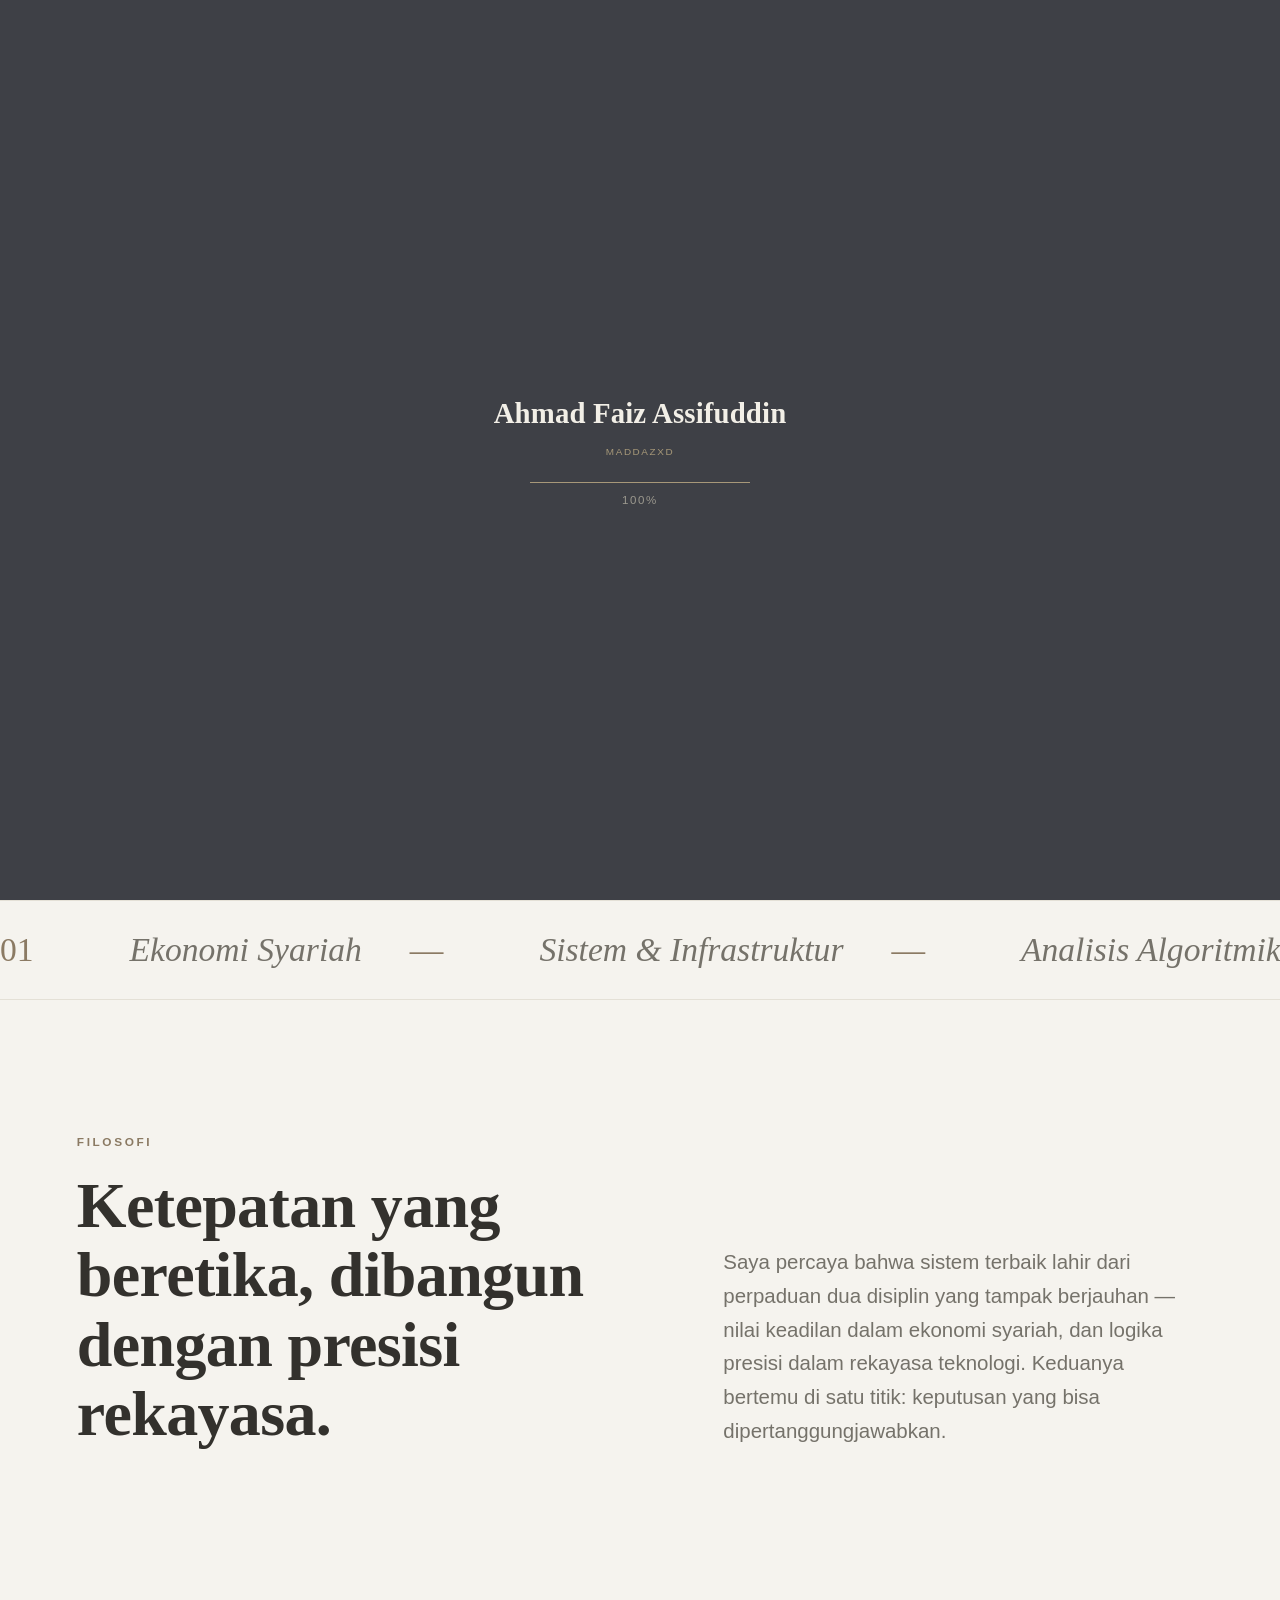
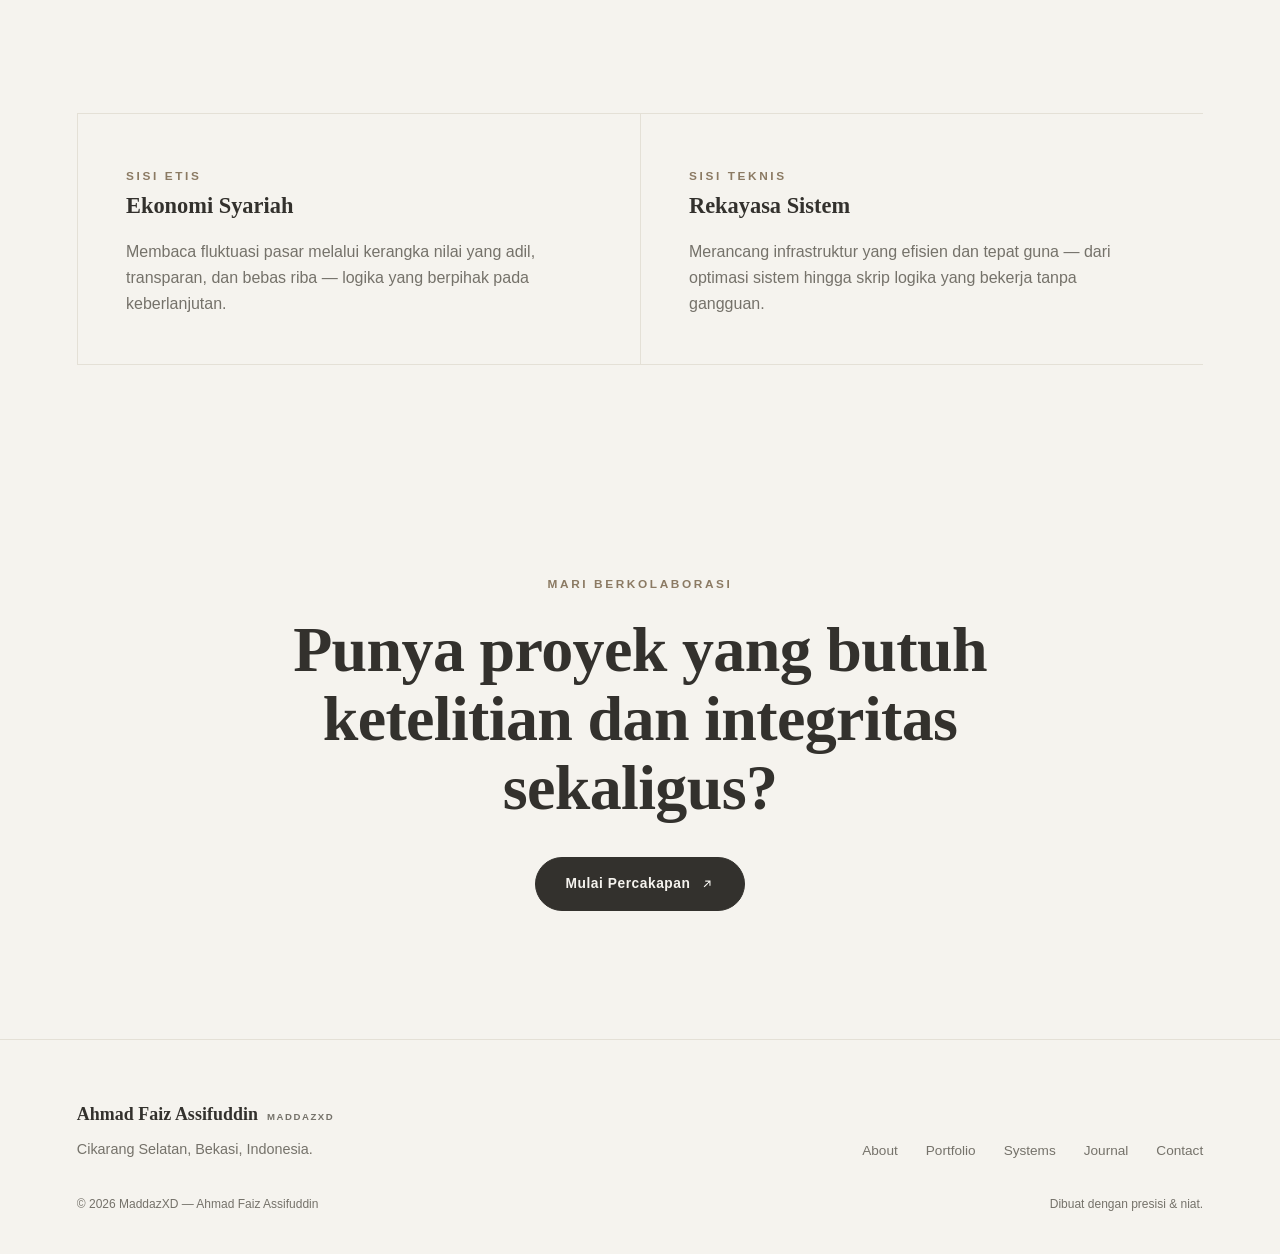
==== index.html @ 7639bdd6 "Add files via upload" ====
<!DOCTYPE html>
<html lang="id">
<head>
<meta charset="UTF-8">
<meta name="viewport" content="width=device-width, initial-scale=1.0">
<title>Ahmad Faiz Assifuddin — The Vision</title>
<meta name="description" content="MaddazXD — Menjembatani etika ekonomi syariah dengan logika teknologi modern.">
<!-- Fonts: system-native stack only, no external network requests (see style.css) -->
<link rel="stylesheet" href="style.css">
</head>
<body>

<div class="grain"></div>
<canvas id="bg-canvas"></canvas>

<div class="preloader">
  <div class="preloader-inner">
    <span class="preloader-logo">Ahmad Faiz Assifuddin</span>
    <span class="preloader-tag">MaddazXD</span>
    <div class="preloader-bar"><span></span></div>
    <span class="preloader-pct">0%</span>
  </div>
</div>
<script>
(function(){
  var preloader = document.querySelector('.preloader');
  if (!preloader) return;
  var bar = preloader.querySelector('.preloader-bar span');
  var pct = preloader.querySelector('.preloader-pct');
  document.documentElement.style.overflow = 'hidden';

  var MIN_DURATION = 1600; // ms — guarantees the loader is visible even on instant/cached loads
  function now(){ return (window.performance && performance.now) ? performance.now() : Date.now(); }
  var start = now();
  var loaded = false;
  window.addEventListener('load', function(){ loaded = true; });
  var raf = window.requestAnimationFrame || function(cb){ return setTimeout(cb, 16); };

  function tick(){
    var t = Math.min((now() - start) / MIN_DURATION, 1);
    var eased = 1 - Math.pow(1 - t, 3);
    var progress = eased * (loaded ? 100 : 94);
    if (loaded && t >= 1) progress = 100;
    if (bar) bar.style.width = progress + '%';
    if (pct) pct.textContent = Math.round(progress) + '%';
    if (progress >= 100){
      setTimeout(function(){
        preloader.classList.add('is-hidden');
        document.documentElement.style.overflow = '';
        setTimeout(function(){
          if (preloader.parentNode) preloader.parentNode.removeChild(preloader);
        }, 750);
      }, 200);
      return;
    }
    raf(tick);
  }
  raf(tick);

  // absolute safety net: never let the loader trap the page for more than 6s
  setTimeout(function(){
    if (preloader.parentNode){
      preloader.classList.add('is-hidden');
      document.documentElement.style.overflow = '';
      setTimeout(function(){ if (preloader.parentNode) preloader.parentNode.removeChild(preloader); }, 750);
    }
  }, 6000);
})();
</script>

<!-- ===================== NAV ===================== -->
<nav class="site-nav">
  <a href="index.html" class="nav-brand">Ahmad Faiz<span class="nav-brand-sub">MaddazXD</span></a>
  <div class="nav-links">
    <a href="index.html" class="is-active">Home</a>
    <a href="about.html">About</a>
    <a href="portfolio.html">Portfolio</a>
    <a href="projects.html">Systems</a>
    <a href="gallery.html">Journal</a>
    <a href="contact.html">Contact</a>
  </div>
  <div class="nav-tools">
    <button type="button" class="icon-btn lang-toggle" aria-label="Switch language"><span class="lang-btn">EN</span></button>
    <button type="button" class="icon-btn theme-toggle" aria-label="Toggle theme">
      <svg class="icon-moon" viewBox="0 0 24 24" stroke-width="1.6"><path d="M20 14.5A8.5 8.5 0 1 1 9.5 4a7 7 0 0 0 10.5 10.5Z"/></svg>
      <svg class="icon-sun" viewBox="0 0 24 24" stroke-width="1.6" style="display:none"><circle cx="12" cy="12" r="4"/><path d="M12 2v2M12 20v2M4.9 4.9l1.4 1.4M17.7 17.7l1.4 1.4M2 12h2M20 12h2M4.9 19.1l1.4-1.4M17.7 6.3l1.4-1.4"/></svg>
    </button>
    <button type="button" class="nav-burger icon-btn" aria-label="Open menu">
      <svg viewBox="0 0 24 24" stroke-width="1.6"><path d="M3 6h18M3 12h18M3 18h18"/></svg>
    </button>
  </div>
</nav>

<div class="mobile-nav">
  <a href="index.html">Home</a>
  <a href="about.html">About</a>
  <a href="portfolio.html">Portfolio</a>
  <a href="projects.html">Systems</a>
  <a href="gallery.html">Journal</a>
  <a href="contact.html">Contact</a>
</div>

<!-- ===================== HERO ===================== -->
<header class="hero wrap hero-centered">
  <div class="hero-eyebrow reveal">
    <span class="dot"></span>
    <span class="t-eyebrow"><span data-lang="id" class="is-active">Ekonomi Syariah × Rekayasa Sistem</span><span data-lang="en">Sharia Economics × Systems Engineering</span></span>
  </div>

  <div class="hero-name">
    <h1 class="t-hero mask"><span>Ahmad Faiz<br>Assifuddin</span></h1>
    <p class="hero-alias reveal">
      <span data-lang="id" class="is-active">dikenal sebagai</span><span data-lang="en">known online as</span>
      <strong>MaddazXD</strong>
    </p>
  </div>

  <p class="hero-type"><span class="type-text"></span><span class="cursor-bar"></span></p>

  <div class="hero-meta reveal">
    <div><span class="n">2006</span><span class="l">Lahir — Cirebon</span></div>
    <div><span class="n">STIES</span><span class="l">KHAS Al Jaelani</span></div>
    <div><span class="n">Cikarang</span><span class="l">Berbasis di Selatan, Bekasi</span></div>
  </div>

  <div class="reveal hero-actions">
    <a href="portfolio.html" class="btn btn-primary">
      <span data-lang="id" class="is-active">Lihat Karya</span><span data-lang="en">View The Work</span>
      <svg viewBox="0 0 24 24" stroke="currentColor" stroke-width="2"><path d="M7 17 17 7M9 7h8v8"/></svg>
    </a>
    <a href="about.html" class="btn btn-ghost">
      <span data-lang="id" class="is-active">Kenali Saya</span><span data-lang="en">The Story</span>
    </a>
  </div>
</header>

<!-- ===================== MARQUEE ===================== -->
<section class="marquee">
  <div class="marquee-track">
    <span>
      <em>01</em>Ekonomi Syariah <em>—</em>Sistem &amp; Infrastruktur <em>—</em>Analisis Algoritmik <em>—</em>Etika Digital
      <em>01</em>Ekonomi Syariah <em>—</em>Sistem &amp; Infrastruktur <em>—</em>Analisis Algoritmik <em>—</em>Etika Digital
    </span>
  </div>
</section>

<!-- ===================== INTRO STATEMENT ===================== -->
<section class="section wrap">
  <div class="about-hero">
    <div>
      <span class="t-eyebrow reveal">Filosofi</span>
      <h2 class="t-h1 reveal" style="margin-top:18px;">
        <span data-lang="id" class="is-active">Ketepatan yang beretika, dibangun dengan presisi rekayasa.</span>
        <span data-lang="en">Ethical precision, engineered with rigor.</span>
      </h2>
    </div>
    <div>
      <p class="t-lead reveal">
        <span data-lang="id" class="is-active">Saya percaya bahwa sistem terbaik lahir dari perpaduan dua disiplin yang tampak berjauhan — nilai keadilan dalam ekonomi syariah, dan logika presisi dalam rekayasa teknologi. Keduanya bertemu di satu titik: keputusan yang bisa dipertanggungjawabkan.</span>
        <span data-lang="en">I believe the strongest systems come from disciplines that seem far apart — the fairness of Sharia economics, and the precision of engineering logic. Both meet at one point: decisions that can be justified.</span>
      </p>
    </div>
  </div>
</section>

<!-- ===================== SIGNATURE STRIP ===================== -->
<section class="section-tight wrap">
  <div class="duality-grid reveal">
    <div class="duality-col tilt">
      <div class="tilt-inner">
        <span class="t-eyebrow">Sisi Etis</span>
        <h3 class="mt-0" style="margin-top:14px;">Ekonomi Syariah</h3>
        <p class="t-body"><span data-lang="id" class="is-active">Membaca fluktuasi pasar melalui kerangka nilai yang adil, transparan, dan bebas riba — logika yang berpihak pada keberlanjutan.</span><span data-lang="en">Reading market fluctuation through a framework that is fair, transparent, and interest-free — logic that favors sustainability.</span></p>
      </div>
    </div>
    <div class="duality-col tilt">
      <div class="tilt-inner">
        <span class="t-eyebrow">Sisi Teknis</span>
        <h3 class="mt-0" style="margin-top:14px;">Rekayasa Sistem</h3>
        <p class="t-body"><span data-lang="id" class="is-active">Merancang infrastruktur yang efisien dan tepat guna — dari optimasi sistem hingga skrip logika yang bekerja tanpa gangguan.</span><span data-lang="en">Designing infrastructure that is efficient and purposeful — from system optimization to logic scripts that run without friction.</span></p>
      </div>
    </div>
  </div>
</section>

<!-- ===================== CTA BAND ===================== -->
<section class="section wrap center">
  <span class="t-eyebrow reveal">Mari Berkolaborasi</span>
  <h2 class="t-h1 reveal" style="margin: 20px auto 34px; max-width:760px;">
    <span data-lang="id" class="is-active">Punya proyek yang butuh ketelitian dan integritas sekaligus?</span>
    <span data-lang="en">Have a project that needs both rigor and integrity?</span>
  </h2>
  <a href="contact.html" class="btn btn-primary reveal">
    <span data-lang="id" class="is-active">Mulai Percakapan</span><span data-lang="en">Start a Conversation</span>
    <svg viewBox="0 0 24 24" stroke="currentColor" stroke-width="2"><path d="M7 17 17 7M9 7h8v8"/></svg>
  </a>
</section>

<!-- ===================== FOOTER ===================== -->
<footer class="site-footer">
  <div class="footer-row">
    <div>
      <span class="nav-brand">Ahmad Faiz Assifuddin<span class="nav-brand-sub">MaddazXD</span></span>
      <p class="muted" style="margin-top:10px; max-width:320px; font-size:.9rem;">
        <span data-lang="id" class="is-active">Cikarang Selatan, Bekasi, Indonesia.</span>
        <span data-lang="en">South Cikarang, Bekasi, Indonesia.</span>
      </p>
    </div>
    <div class="footer-links">
      <a href="about.html">About</a>
      <a href="portfolio.html">Portfolio</a>
      <a href="projects.html">Systems</a>
      <a href="gallery.html">Journal</a>
      <a href="contact.html">Contact</a>
    </div>
  </div>
  <div class="footer-fine">
    <span>© 2026 MaddazXD — Ahmad Faiz Assifuddin</span>
    <span data-lang="id" class="is-active">Dibuat dengan presisi &amp; niat.</span>
    <span data-lang="en">Built with precision &amp; intent.</span>
  </div>
</footer>

<script src="script.js"></script>
</body>
</html>
---- style.css ----
/* ==========================================================================
   AHMAD FAIZ ASSIFUDDIN (MADDAZXD) — PORTFOLIO
   Quiet executive palette. System serif (display) + system sans (body/UI) —
   no external font requests, so a bad connection can never stall the page.
   ========================================================================== */

/* No external fonts are loaded at all — system font stacks only (see
   --f-display / --f-body below). This removes any network dependency that
   could stall page loads or navigation on a poor/unstable connection. */

:root{
  /* ---- palette -------------------------------------------------------- */
  --bg:            #F5F3EE;
  --bg-raised:     #FFFFFF;
  --ink:           #33312D;      /* soft charcoal */
  --ink-soft:      #75726A;      /* warm taupe grey */
  --line:          #E4E0D6;
  --gold:          #8B7A63;      /* muted clay / bronze */
  --gold-soft:     #A79879;
  --navy:          #3E4046;      /* soft graphite slate */
  --navy-soft:     #63666D;

  --bg-rgb: 245,243,238;
  --ink-rgb: 51,49,45;
  --gold-rgb: 139,122,99;
  --navy-rgb: 62,64,70;

  /* ---- type ------------------------------------------------------------ */
  /* Deliberately no external font request (no @import / Google Fonts):
     a hung network shouldn't ever be able to stall page navigation.
     These system stacks still land on a refined serif/sans pairing on
     virtually every device (iOS/macOS: Georgia + SF; Android: Noto Serif +
     Roboto; Windows: Georgia + Segoe UI). */
  --f-display: Georgia, 'Noto Serif', 'Times New Roman', serif;
  --f-body: -apple-system, BlinkMacSystemFont, 'Segoe UI', Roboto, 'Helvetica Neue', Arial, sans-serif;

  /* ---- rhythm ------------------------------------------------------------ */
  --edge: clamp(24px, 6vw, 96px);
  --radius: 2px;
  --ease: cubic-bezier(.16,.84,.24,1);
  --ease-soft: cubic-bezier(.22,.61,.36,1);

  color-scheme: light;
}

html.dark{
  --bg:            #14151A;
  --bg-raised:     #1B1C22;
  --ink:           #EDEAE2;
  --ink-soft:      #A3A099;
  --line:          #2B2C33;
  --gold:          #B7A483;
  --gold-soft:     #CBBCA0;
  --navy:          #C9CDD6;
  --navy-soft:     #9A9EA8;
  --bg-rgb: 20,21,26;
  --ink-rgb: 237,234,226;
  color-scheme: dark;
}

/* ---- reset ---------------------------------------------------------------- */
*,*::before,*::after{ box-sizing: border-box; }
html{ scroll-behavior: auto; }
body{
  margin:0;
  background: var(--bg);
  color: var(--ink);
  font-family: var(--f-body);
  font-weight: 400;
  line-height: 1.6;
  overflow-x: hidden;
  transition: background .6s var(--ease), color .6s var(--ease);
  -webkit-font-smoothing: antialiased;
}
img{ max-width:100%; display:block; }
a{ color: inherit; text-decoration:none; }
ul,ol{ margin:0; padding:0; list-style:none; }
button{ font-family: inherit; background:none; border:none; color:inherit; cursor:pointer; }
input,textarea{ font-family: inherit; }
h1,h2,h3,h4,p{ margin:0; }
svg{ display:block; }

::selection{ background: var(--gold); color: var(--bg-raised); }

:focus-visible{
  outline: 2px solid var(--gold);
  outline-offset: 4px;
}

@media (prefers-reduced-motion: reduce){
  *{ animation-duration: 0.001ms !important; animation-iteration-count: 1 !important; transition-duration: 0.001ms !important; scroll-behavior: auto !important; }
}

/* ---- fluid type scale ------------------------------------------------------ */
.t-hero{ font-family: var(--f-display); font-weight: 600; font-size: clamp(2.6rem, 7vw, 6.2rem); line-height: 1.04; letter-spacing: -0.01em; }
.t-h1{ font-family: var(--f-display); font-weight: 600; font-size: clamp(2.2rem, 5vw, 4.2rem); line-height: 1.08; letter-spacing: -0.01em; }
.t-h2{ font-family: var(--f-display); font-weight: 600; font-size: clamp(1.7rem, 3.2vw, 2.6rem); line-height: 1.15; }
.t-h3{ font-family: var(--f-display); font-weight: 600; font-size: clamp(1.25rem, 2vw, 1.6rem); line-height: 1.25; }
.t-lead{ font-size: clamp(1.05rem, 1.6vw, 1.35rem); color: var(--ink-soft); font-weight: 300; line-height: 1.65; }
.t-eyebrow{ font-family: var(--f-body); font-size: .74rem; font-weight: 600; letter-spacing: .22em; text-transform: uppercase; color: var(--gold); }
.t-body{ font-size: 1rem; color: var(--ink-soft); }
.t-mono{ font-family: var(--f-body); font-variant-numeric: tabular-nums; letter-spacing: .04em; }

/* ---- layout ---------------------------------------------------------------- */
.wrap{ max-width: 1360px; margin: 0 auto; padding-left: var(--edge); padding-right: var(--edge); }
.section{ position: relative; padding-top: clamp(72px, 10vw, 160px); padding-bottom: clamp(72px, 10vw, 160px); }
.section-tight{ padding-top: clamp(40px,6vw,80px); padding-bottom: clamp(40px,6vw,80px); }
.divider{ height:1px; width:100%; background: var(--line); border:none; margin: 0; }
.grain{ position:fixed; inset:0; pointer-events:none; z-index: 2; opacity:.035; mix-blend-mode: multiply; background-image:url("data:image/svg+xml,%3Csvg xmlns='http://www.w3.org/2000/svg' width='120' height='120'%3E%3Cfilter id='n'%3E%3CfeTurbulence type='fractalNoise' baseFrequency='0.9' numOctaves='2' stitchTiles='stitch'/%3E%3C/filter%3E%3Crect width='100%25' height='100%25' filter='url(%23n)'/%3E%3C/svg%3E"); }
html.dark .grain{ opacity:.05; mix-blend-mode: overlay; }

/* ==========================================================================
   BACKGROUND CANVAS (slow fluid gradient)
   ========================================================================== */
#bg-canvas{ position: fixed; inset:0; width:100%; height:100%; z-index:0; opacity:.55; }
html.dark #bg-canvas{ opacity:.75; }

/* ==========================================================================
   CURSOR
   ========================================================================== */
.cursor-dot, .cursor-ring{
  position: fixed; top:0; left:0; pointer-events:none; z-index: 9999;
  border-radius:50%;
  transform: translate(-50%,-50%);
  will-change: transform, width, height, opacity;
}
.cursor-dot{ width:6px; height:6px; background: var(--gold); }
.cursor-ring{
  width:36px; height:36px; border:1px solid rgba(var(--ink-rgb),.55);
  transition: width .28s var(--ease-soft), height .28s var(--ease-soft), border-color .28s var(--ease-soft), background .28s var(--ease-soft), opacity .28s;
  mix-blend-mode: difference;
}
.cursor-ring.is-text{ width:84px; height:84px; background: var(--gold); border-color: transparent; }
.cursor-ring.is-link{ width:64px; height:64px; background: rgba(var(--ink-rgb), 1); border-color: transparent; }
@media (hover:none), (pointer:coarse){
  .cursor-dot, .cursor-ring{ display:none; }
}

/* ==========================================================================
   INITIAL PRELOADER — shown once, only on the entry page (index.html),
   while the site's fonts/canvas/assets settle in. Regular internal
   navigation is instant and never shows this.
   ========================================================================== */
.preloader{
  position: fixed; inset:0; z-index: 10000;
  background: var(--navy);
  display:flex; align-items:center; justify-content:center;
  transition: opacity .7s var(--ease), visibility .7s var(--ease);
}
.preloader.is-hidden{ opacity:0; visibility:hidden; pointer-events:none; }
.preloader-inner{ display:flex; flex-direction:column; align-items:center; gap:8px; }
.preloader-logo{
  font-family: var(--f-display); font-weight:600;
  font-size: clamp(1.3rem,2.6vw,1.8rem); color:#F2EFE7; letter-spacing:.005em;
}
.preloader-tag{ font-family: var(--f-body); font-size:.62rem; letter-spacing:.16em; text-transform:uppercase; color: var(--gold-soft); margin-bottom:14px; }
.preloader-bar{ width: clamp(160px,22vw,220px); height:1px; background: rgba(242,239,231,.16); overflow:hidden; }
.preloader-bar span{ display:block; height:100%; width:0%; background: var(--gold-soft); transition: width .15s linear; }
.preloader-pct{ font-family: var(--f-body); font-size:.72rem; letter-spacing:.14em; color:#9B988E; }

/* ==========================================================================
   NAVIGATION
   ========================================================================== */
.site-nav{
  position: fixed; top:0; left:0; right:0; z-index: 500;
  display:flex; align-items:center; justify-content:space-between;
  padding: 22px var(--edge);
  transition: background .5s var(--ease), border-color .5s var(--ease), padding .4s var(--ease);
  border-bottom: 1px solid transparent;
}
.site-nav.is-scrolled, .site-nav.force-glass{
  background: rgba(var(--bg-rgb), .82);
  backdrop-filter: blur(14px) saturate(140%);
  border-bottom-color: var(--line);
  padding-top: 14px; padding-bottom: 14px;
}
.nav-brand{ font-family: var(--f-display); font-weight:600; font-size: 1.12rem; letter-spacing: .003em; display:inline-flex; align-items:baseline; gap:9px; flex-wrap:wrap; }
.nav-brand-sub{
  font-family: var(--f-body); font-weight:600; font-size:.6rem; letter-spacing:.16em;
  text-transform: uppercase; color: var(--ink-soft); white-space:nowrap;
}
.nav-links{ display:flex; gap: clamp(18px,3vw,42px); align-items:center; }
.nav-links a{
  position: relative; font-size:.86rem; font-weight:500; letter-spacing:.03em;
  padding: 4px 0; color: var(--ink-soft);
}
.nav-links a::after{
  content:''; position:absolute; left:0; bottom:0; width:0; height:1px; background: var(--gold);
  transition: width .35s var(--ease);
}
.nav-links a:hover, .nav-links a.is-active{ color: var(--ink); }
.nav-links a:hover::after, .nav-links a.is-active::after{ width:100%; }
.nav-tools{ display:flex; align-items:center; gap:14px; }
.icon-btn{
  width:38px; height:38px; border-radius:50%; border:1px solid var(--line);
  display:flex; align-items:center; justify-content:center;
  transition: border-color .3s, background .3s, transform .3s var(--ease);
}
.icon-btn:hover{ border-color: var(--gold); transform: translateY(-2px); }
.icon-btn svg{ width:16px; height:16px; stroke: var(--ink); fill:none; }
.lang-btn{ font-size:.72rem; font-weight:700; letter-spacing:.05em; }
.nav-burger{ display:none; }

.mobile-nav{
  position: fixed; inset:0; z-index:400;
  background: rgba(12, 22, 41, .62);
  backdrop-filter: blur(22px) saturate(160%);
  -webkit-backdrop-filter: blur(22px) saturate(160%);
  display:flex; flex-direction:column; align-items:center; justify-content:center; gap:28px;
  transform: translateY(-100%); opacity:0;
  transition: transform .55s var(--ease), opacity .5s var(--ease);
}
.mobile-nav.is-open{ transform: translateY(0); opacity:1; }
.mobile-nav a{
  font-family: var(--f-display); font-size:2rem; color:#F2EFE7;
  opacity:0; transform: translateY(14px);
  transition: opacity .5s var(--ease), transform .5s var(--ease);
}
.mobile-nav.is-open a{ opacity:1; transform: translateY(0); }
.mobile-nav.is-open a:nth-child(1){ transition-delay: .08s; }
.mobile-nav.is-open a:nth-child(2){ transition-delay: .14s; }
.mobile-nav.is-open a:nth-child(3){ transition-delay: .20s; }
.mobile-nav.is-open a:nth-child(4){ transition-delay: .26s; }
.mobile-nav.is-open a:nth-child(5){ transition-delay: .32s; }
.mobile-nav.is-open a:nth-child(6){ transition-delay: .38s; }
.mobile-nav a:hover{ color: var(--gold-soft); }

/* Keep the top bar (brand + icon buttons) legible over the dark, blurred
   full-screen menu: switch it to light-on-glass while the menu is open. */
.site-nav.menu-open{
  background: rgba(12, 22, 41, .5);
  backdrop-filter: blur(18px) saturate(160%);
  -webkit-backdrop-filter: blur(18px) saturate(160%);
  border-bottom-color: transparent;
}
.site-nav.menu-open .nav-brand{ color:#F2EFE7; }
.site-nav.menu-open .nav-brand-sub{ color: rgba(242,239,231,.62); }
.site-nav.menu-open .icon-btn{ border-color: rgba(247,245,238,.35); }
.site-nav.menu-open .icon-btn:hover{ border-color: var(--gold-soft); }
.site-nav.menu-open .icon-btn svg{ stroke:#F7F5EE; }
.site-nav.menu-open .lang-btn{ color:#F2EFE7; }
.site-nav.menu-open .nav-burger{ position:relative; }
.site-nav.menu-open .nav-burger svg{ display:none; }
.site-nav.menu-open .nav-burger::before,
.site-nav.menu-open .nav-burger::after{
  content:''; position:absolute; left:10px; width:16px; height:1.4px; background:#F2EFE7;
  transition: transform .3s var(--ease);
}
.site-nav.menu-open .nav-burger::before{ transform: rotate(45deg); }
.site-nav.menu-open .nav-burger::after{ transform: rotate(-45deg); }

@media (max-width: 860px){
  .nav-links{ display:none; }
  .nav-burger{ display:flex; }
}

/* ==========================================================================
   BUTTONS
   ========================================================================== */
.btn{
  display:inline-flex; align-items:center; gap:10px;
  font-size:.86rem; font-weight:600; letter-spacing:.04em;
  padding: 15px 30px; border-radius: 999px; border:1px solid var(--ink);
  position: relative; overflow:hidden; z-index:1;
}
.btn-primary{ background: var(--ink); color: var(--bg); }
.btn-primary::before{
  content:''; position:absolute; inset:0; background: var(--gold); z-index:-1;
  transform: translateX(-101%); transition: transform .45s var(--ease);
}
.btn-primary:hover::before{ transform: translateX(0); }
.btn-primary:hover{ border-color: var(--gold); color: var(--navy); }
.btn-ghost{ border-color: var(--line); color: var(--ink); }
.btn-ghost:hover{ border-color: var(--gold); color: var(--gold); }
.btn svg{ width:14px; height:14px; transition: transform .35s var(--ease); }
.btn:hover svg{ transform: translate(3px,-3px); }

/* ==========================================================================
   REVEAL / MASK ANIMATIONS
   ========================================================================== */
.reveal{ opacity:0; transform: translateY(28px); transition: opacity .9s var(--ease), transform .9s var(--ease); }
.reveal.is-visible{ opacity:1; transform: translateY(0); }

.mask{ overflow:hidden; display:block; }
.mask > *{ display:block; transform: translateY(110%); transition: transform .95s var(--ease); }
.mask.is-visible > *{ transform: translateY(0); }

.stagger > *{ transition-delay: calc(var(--i, 0) * 90ms); }

/* ==========================================================================
   HERO (index)
   ========================================================================== */
.hero{ min-height: 100svh; display:flex; flex-direction:column; justify-content:center; position:relative; padding-top: 110px; padding-bottom: 80px; }
.hero-centered{ align-items:center; text-align:center; }
.hero-centered .hero-eyebrow{ justify-content:center; }
.hero-centered .hero-type{ margin-left:auto; margin-right:auto; }
.hero-centered .hero-meta{ justify-content:center; }
.hero-eyebrow{ display:flex; align-items:center; gap:12px; margin-bottom: 26px; }
.hero-eyebrow .dot{ width:7px; height:7px; border-radius:50%; background: var(--gold); animation: pulse 2.4s ease-in-out infinite; }
@keyframes pulse{ 0%,100%{ opacity:1; transform:scale(1);} 50%{ opacity:.4; transform:scale(1.3);} }
.hero-name{ position:relative; }
.hero-name .t-hero{ display:block; }
.hero-name .t-hero i{ font-style: italic; color: var(--gold); }
.hero-alias{ margin-top: 22px; font-size:.95rem; letter-spacing:.02em; color: var(--ink-soft); }
.hero-alias strong{ font-family: var(--f-display); font-style: italic; font-weight:600; color: var(--gold); margin-left:7px; }
.hero-type{
  margin-top: 30px; font-family: var(--f-body); font-weight:300;
  font-size: clamp(1.05rem, 2vw, 1.5rem); color: var(--ink-soft); max-width: 640px;
  min-height: 1.6em;
}
.hero-type .cursor-bar{ display:inline-block; width:2px; height:1em; background: var(--gold); margin-left:2px; vertical-align:-2px; animation: blink 1s steps(1) infinite; }
@keyframes blink{ 50%{ opacity:0; } }
.hero-meta{ margin-top: 64px; display:flex; gap: clamp(30px,5vw,80px); flex-wrap:wrap; }
.hero-meta div span{ display:block; }
.hero-meta .n{ font-family: var(--f-display); font-size: 1.6rem; color: var(--gold); }
.hero-meta .l{ font-size:.75rem; text-transform:uppercase; letter-spacing:.12em; color: var(--ink-soft); margin-top:4px; }
.hero-actions{ margin-top:56px; display:flex; gap:18px; flex-wrap:wrap; justify-content:center; }

/* ==========================================================================
   MARQUEE
   ========================================================================== */
.marquee{ overflow:hidden; border-top:1px solid var(--line); border-bottom:1px solid var(--line); padding: 22px 0; }
.marquee-track{ display:flex; gap: 3rem; white-space:nowrap; width:max-content; animation: marquee 34s linear infinite; }
.marquee:hover .marquee-track{ animation-play-state: paused; }
.marquee-track span{ font-family: var(--f-display); font-style:italic; font-size: clamp(1.2rem,3vw,2.1rem); color: var(--ink-soft); display:flex; align-items:center; gap: 3rem; }
.marquee-track span em{ font-style:normal; color: var(--gold); margin-right:3rem; }
@keyframes marquee{ from{ transform: translateX(0);} to{ transform: translateX(-50%);} }

/* ==========================================================================
   CARDS / TILT
   ========================================================================== */
.tilt{ transform-style: preserve-3d; transition: transform .25s var(--ease-soft); will-change: transform; }
.tilt-inner{ transform: translateZ(28px); }

.card{
  background: var(--bg-raised); border:1px solid var(--line); border-radius: var(--radius);
  padding: clamp(24px,3vw,40px); position:relative; overflow:hidden;
}

.bento-item[data-project]:focus-visible{ outline: 2px solid var(--gold); outline-offset: 3px; }

.project-modal{
  position: fixed; inset:0; z-index: 7200;
  background: rgba(12,15,20,.6);
  backdrop-filter: blur(10px) saturate(140%);
  -webkit-backdrop-filter: blur(10px) saturate(140%);
  display:flex; align-items:center; justify-content:center; padding: 24px;
  opacity:0; pointer-events:none; transition: opacity .35s var(--ease);
}
.project-modal.is-open{ opacity:1; pointer-events:auto; }
.project-modal-card{
  position: relative; width: min(640px, 100%); max-height: min(80vh, 720px);
  background: var(--bg-raised); border:1px solid var(--line); border-radius: var(--radius);
  transform: translateY(18px) scale(.98); transition: transform .4s var(--ease);
  display:flex; flex-direction:column; overflow:hidden;
}
.project-modal.is-open .project-modal-card{ transform: translateY(0) scale(1); }
.project-modal-close{
  position:absolute; top:18px; right:18px; z-index:2;
  width:36px; height:36px; border-radius:50%; border:1px solid var(--line);
  display:flex; align-items:center; justify-content:center; background: var(--bg-raised);
  font-size:.95rem; color: var(--ink-soft); transition: border-color .3s, color .3s, transform .3s var(--ease);
}
.project-modal-close:hover{ border-color: var(--gold); color: var(--gold); transform: rotate(90deg); }
.project-modal-body{
  padding: clamp(30px,5vw,52px); overflow-y: auto;
  scrollbar-width: thin; scrollbar-color: var(--gold) transparent;
}
.project-modal-body::-webkit-scrollbar{ width:6px; }
.project-modal-body::-webkit-scrollbar-thumb{ background: var(--gold-soft); border-radius:99px; }
.project-modal-body .b-tag{ font-size:.72rem; letter-spacing:.14em; text-transform:uppercase; color: var(--gold); }
.project-modal-body h3{ font-family: var(--f-display); font-size: clamp(1.4rem,3vw,1.9rem); margin-top:12px; }
.project-modal-body p{ margin-top:18px; color: var(--ink-soft); line-height:1.75; }
.project-modal-body .proj-tags{ margin-top:24px; }

/* ==========================================================================
   FOOTER
   ========================================================================== */
.site-footer{ padding: 60px var(--edge) 40px; border-top:1px solid var(--line); }
.footer-row{ display:flex; justify-content:space-between; align-items:flex-end; flex-wrap:wrap; gap:24px; }
.footer-links{ display:flex; gap: 28px; flex-wrap:wrap; }
.footer-links a{ font-size:.85rem; color: var(--ink-soft); }
.footer-links a:hover{ color: var(--gold); }
.footer-fine{ margin-top: 34px; display:flex; justify-content:space-between; flex-wrap:wrap; gap:10px; font-size:.75rem; color: var(--ink-soft); }

/* ==========================================================================
   TOAST
   ========================================================================== */
.toast-stack{ position: fixed; top: 20px; left:50%; transform: translateX(-50%); z-index: 8000; display:flex; flex-direction:column; gap:10px; align-items:center; }
.toast{
  background: var(--navy); color:#F3F1EA; padding: 14px 24px; border-radius: 999px;
  font-size:.85rem; font-weight:500; display:flex; align-items:center; gap:10px;
  box-shadow: 0 12px 34px rgba(0,0,0,.22);
  opacity:0; transform: translateY(-16px) scale(.94);
  animation: toastIn .5s var(--ease) forwards;
}
.toast.out{ animation: toastOut .4s var(--ease) forwards; }
.toast .dot{ width:6px; height:6px; border-radius:50%; background: var(--gold-soft); }
@keyframes toastIn{ to{ opacity:1; transform: translateY(0) scale(1);} }
@keyframes toastOut{ to{ opacity:0; transform: translateY(-10px) scale(.96);} }

/* ==========================================================================
   FORMS
   ========================================================================== */
.field{ position:relative; margin-bottom: 30px; }
.field input, .field textarea{
  width:100%; background:transparent; border:none; border-bottom:1px solid var(--line);
  padding: 12px 2px; font-size:1rem; color: var(--ink); resize:vertical;
}
.field input:focus, .field textarea:focus{ outline:none; }
.field label{
  position:absolute; left:2px; top:12px; color: var(--ink-soft); font-size:1rem;
  pointer-events:none; transition: transform .3s var(--ease), font-size .3s var(--ease), color .3s var(--ease);
  transform-origin: left top;
}
.field .bar{ position:absolute; left:0; bottom:0; height:1px; width:0; background: var(--gold); transition: width .4s var(--ease); }
.field.is-active .bar, .field.has-value .bar{ width:100%; }
.field.is-active label, .field.has-value label{ transform: translateY(-22px) scale(.78); color: var(--gold); }
.field .err{ font-size:.75rem; color:#A8503F; margin-top:6px; min-height: 1em; }

/* ==========================================================================
   TIMELINE (about.html)
   ========================================================================== */
.timeline{ position:relative; margin-top: 60px; padding-left: 40px; }
.timeline::before{ content:''; position:absolute; left:6px; top:6px; bottom:6px; width:1px; background: var(--line); }
.timeline .tl-progress{ position:absolute; left:6px; top:6px; width:1px; height:0; background: var(--gold); transition: height .3s linear; }
.tl-item{ position:relative; padding-bottom: 56px; }
.tl-item:last-child{ padding-bottom:0; }
.tl-dot{ position:absolute; left:-40px; top:4px; width:13px; height:13px; border-radius:50%; background: var(--bg); border:1px solid var(--ink-soft); transition: border-color .4s, background .4s; }
.tl-item.is-visible .tl-dot{ border-color: var(--gold); background: var(--gold); }
.tl-year{ font-family: var(--f-body); font-size:.78rem; letter-spacing:.1em; color: var(--gold); font-weight:700; }
.tl-title{ font-family: var(--f-display); font-size: clamp(1.15rem,2vw,1.5rem); margin-top:6px; }
.tl-desc{ margin-top:8px; max-width: 620px; color: var(--ink-soft); font-size:.95rem; }

/* ==========================================================================
   BENTO (portfolio.html)
   ========================================================================== */
.bento{ display:grid; grid-template-columns: repeat(6, 1fr); gap: 20px; margin-top: 56px; }
.bento-item{ grid-column: span 3; min-height: 340px; }
.bento-item.wide{ grid-column: span 4; }
.bento-item.narrow{ grid-column: span 2; }
.bento-item.tall{ min-height: 460px; }
@media (max-width: 900px){ .bento-item, .bento-item.wide, .bento-item.narrow{ grid-column: span 6; min-height: 300px; } }

.bento-item{
  position:relative; border-radius: var(--radius); overflow:hidden; border:1px solid var(--line);
  background: linear-gradient(155deg, var(--bg-raised), var(--bg));
  display:flex; flex-direction:column; justify-content:flex-end; padding: 28px;
}
.bento-item .b-tag{ font-size:.7rem; letter-spacing:.14em; text-transform:uppercase; color: var(--gold); margin-bottom:10px; }
.bento-item h3{ font-family: var(--f-display); font-size: clamp(1.2rem, 2vw, 1.7rem); }
.bento-item p{ margin-top:10px; color: var(--ink-soft); font-size:.9rem; max-width: 46ch; }
.bento-item .b-glyph{
  position:absolute; top:24px; right:28px; font-family: var(--f-display); font-style:italic;
  font-size:3.4rem; color: rgba(var(--gold-rgb), .16); pointer-events:none;
}
.bento-item::after{
  content:''; position:absolute; inset:0; background: radial-gradient(circle at var(--mx,50%) var(--my,50%), rgba(var(--gold-rgb),.10), transparent 55%);
  opacity:0; transition: opacity .4s;
}
.bento-item:hover::after{ opacity:1; }

/* ==========================================================================
   PROJECTS (projects.html)
   ========================================================================== */
.proj-list{ margin-top: 40px; }
.proj-row{
  display:grid; grid-template-columns: 56px 1fr; gap: 32px; padding: 44px 0; border-top:1px solid var(--line);
  align-items:start;
}
.proj-list .proj-row:last-child{ border-bottom:1px solid var(--line); }
.proj-num{ font-family: var(--f-display); font-style:italic; font-size:1.1rem; color: var(--gold); }
.proj-head{ display:flex; align-items:baseline; gap:18px; margin-bottom:14px; flex-wrap:wrap; }
.proj-tags{ display:flex; gap:8px; flex-wrap:wrap; margin-top:18px; }
.proj-tags span{ font-size:.72rem; letter-spacing:.05em; border:1px solid var(--line); border-radius:999px; padding: 5px 13px; color: var(--ink-soft); }
@media (max-width: 760px){ .proj-row{ grid-template-columns: 1fr; gap:14px; } }

/* ==========================================================================
   GALLERY (masonry + lightbox)
   ========================================================================== */
.masonry{ column-count: 3; column-gap: 20px; margin-top: 50px; }
.masonry figure{ break-inside: avoid; margin: 0 0 20px; border-radius: var(--radius); overflow:hidden; position:relative; cursor: pointer; background: var(--line); }
.masonry img{ width:100%; display:block; transition: transform .7s var(--ease); }
.masonry figure:hover img{ transform: scale(1.06); }
.masonry figcaption{
  position:absolute; left:0; right:0; bottom:0; padding: 16px;
  background: linear-gradient(to top, rgba(18,33,61,.82), transparent);
  color:#F3F1EA; font-size:.78rem; letter-spacing:.03em;
  opacity:0; transform: translateY(8px); transition: opacity .35s, transform .35s;
}
.masonry figure:hover figcaption{ opacity:1; transform: translateY(0); }
@media (max-width: 900px){ .masonry{ column-count:2; } }
@media (max-width: 560px){ .masonry{ column-count:1; } }

.lightbox{
  position: fixed; inset:0; z-index: 7000; background: rgba(15,18,24,.94);
  display:flex; align-items:center; justify-content:center; opacity:0; pointer-events:none;
  transition: opacity .4s var(--ease);
}
.lightbox.is-open{ opacity:1; pointer-events:auto; }
.lightbox img{ max-width: 84vw; max-height: 80vh; border-radius: var(--radius); transform: scale(.94); transition: transform .4s var(--ease); }
.lightbox.is-open img{ transform: scale(1); }
.lightbox-close{ position:absolute; top:28px; right:var(--edge); color:#F3F1EA; font-size:.8rem; letter-spacing:.1em; }
.lightbox-cap{ position:absolute; bottom: 34px; left:0; right:0; text-align:center; color:#B7B4AC; font-size:.82rem; }

/* ==========================================================================
   CONTACT
   ========================================================================== */
.contact-split{ display:grid; grid-template-columns: 1fr 1fr; min-height: 100svh; }
.contact-left{ background: var(--navy); color:#F3F1EA; display:flex; flex-direction:column; justify-content:space-between; padding: clamp(90px,8vw,120px) var(--edge) 60px; position:relative; overflow:hidden; }
.contact-left .t-h1{ color:#F2EFE7; }
.contact-left .t-lead{ color:#B7BED4; }
.contact-right{ display:flex; align-items:center; padding: clamp(90px,8vw,120px) var(--edge) 60px; }
.contact-right form{ width:100%; max-width: 520px; }
.time-widget{ display:flex; align-items:baseline; gap:14px; }
.time-widget .clock{ font-family: var(--f-display); font-size: clamp(2rem,4vw,3rem); color: var(--gold-soft); }
.time-widget .tz{ font-size:.78rem; letter-spacing:.08em; color:#9B988E; text-transform:uppercase; }
@media (max-width: 900px){ .contact-split{ grid-template-columns: 1fr; } }

/* ==========================================================================
   ABOUT
   ========================================================================== */
.about-hero{ display:grid; grid-template-columns: 1.1fr .9fr; gap: 60px; align-items:end; }
.about-portrait{ aspect-ratio: 4/5; border-radius: var(--radius); background: linear-gradient(160deg, var(--navy), var(--ink)); position:relative; overflow:hidden; }
.about-portrait img{ position:absolute; inset:0; width:100%; height:100%; object-fit:cover; object-position: center top; }
.about-portrait::after{
  content:''; position:absolute; inset:0; pointer-events:none;
  background: linear-gradient(185deg, rgba(18,33,61,0) 55%, rgba(18,33,61,.38) 100%);
}
.about-portrait .initials{ position:absolute; inset:0; display:flex; align-items:center; justify-content:center; font-family: var(--f-display); font-style:italic; font-size: clamp(4rem,9vw,7rem); color: rgba(255,255,255,.14); }
.duality-grid{ display:grid; grid-template-columns: 1fr 1fr; gap: 1px; background: var(--line); margin-top: 60px; border:1px solid var(--line); }
.duality-col{ background: var(--bg); padding: clamp(28px,4vw,48px); }
.duality-col h3{ font-family: var(--f-display); font-size: 1.4rem; margin-bottom: 16px; }
@media (max-width: 800px){ .about-hero, .duality-grid{ grid-template-columns: 1fr; } }

/* ---- language visibility ---- */
[data-lang]{ display: none; }
[data-lang].is-active{ display: revert; }
span[data-lang].is-active{ display:inline; }
label[data-lang].is-active{ display:block; }

/* ---- misc utility ---- */
.mt-0{ margin-top:0 !important; }
.center{ text-align:center; }
.muted{ color: var(--ink-soft); }
.gold{ color: var(--gold); }
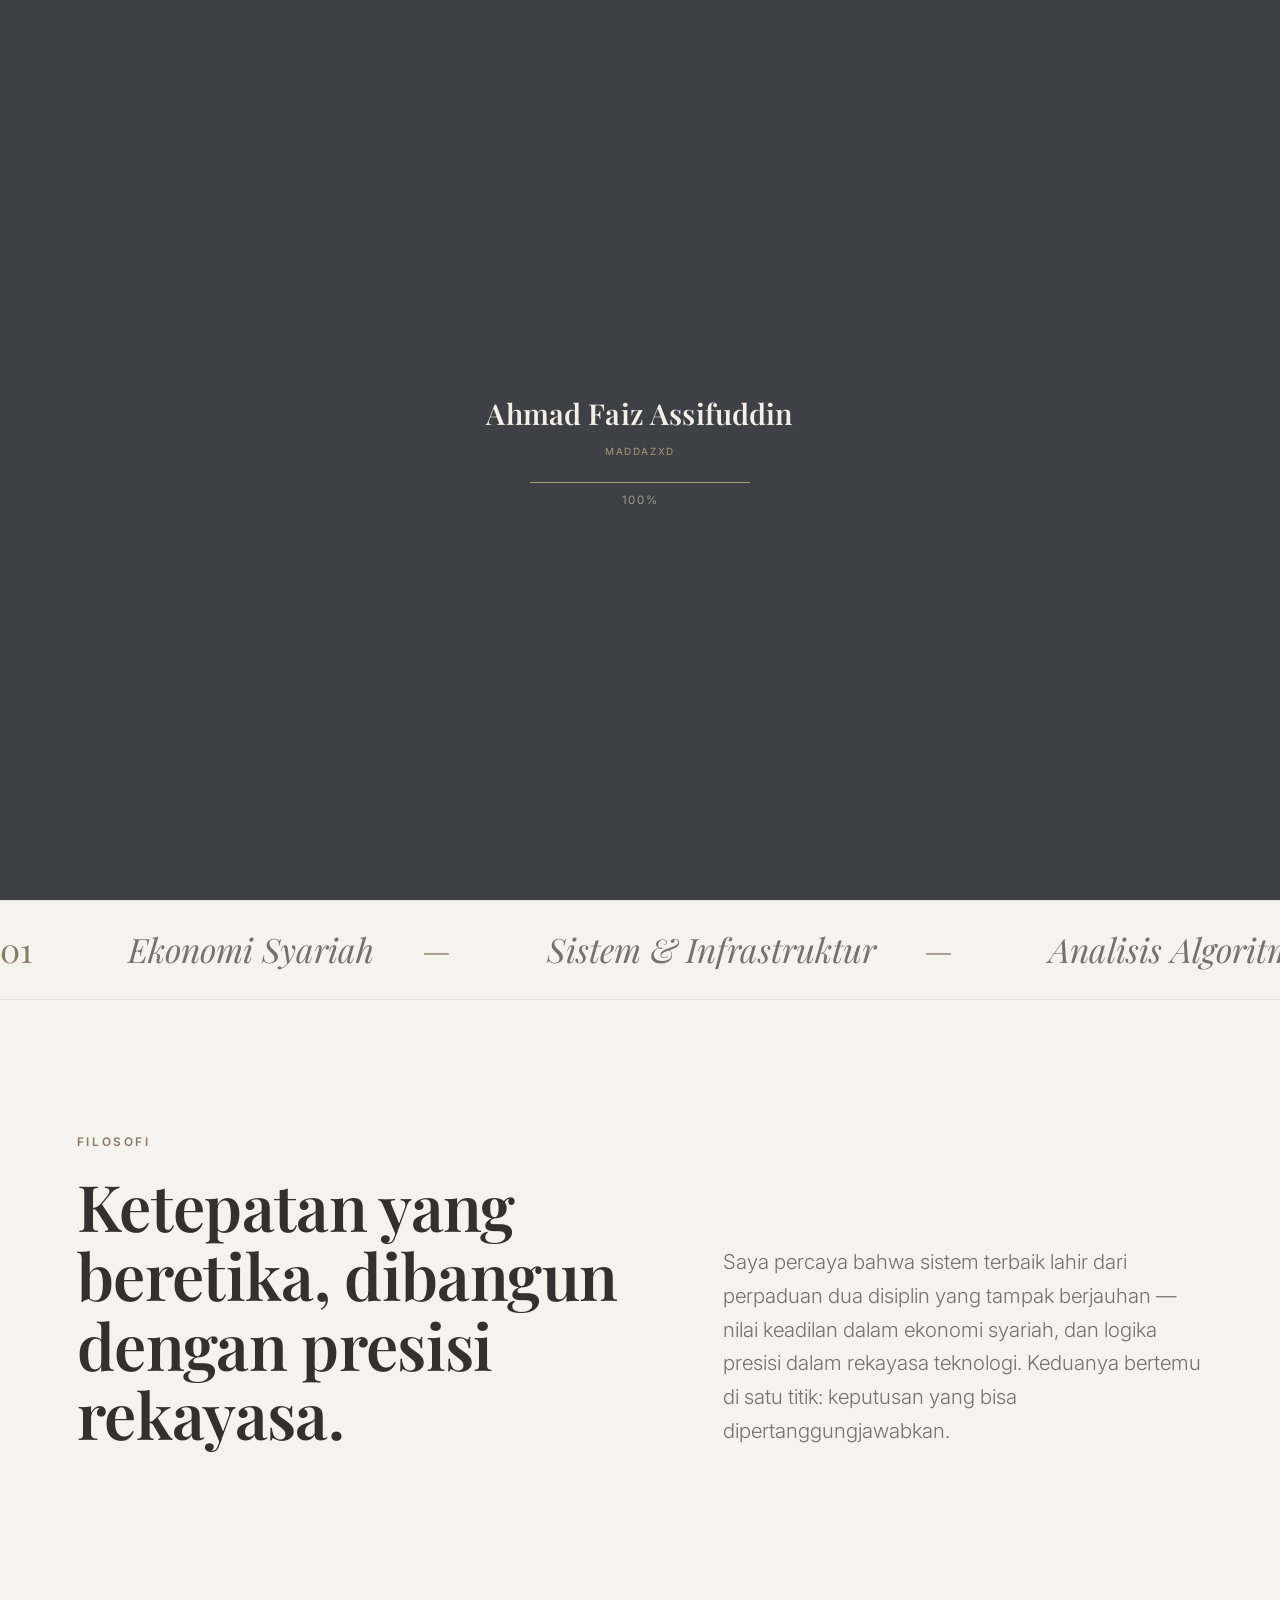
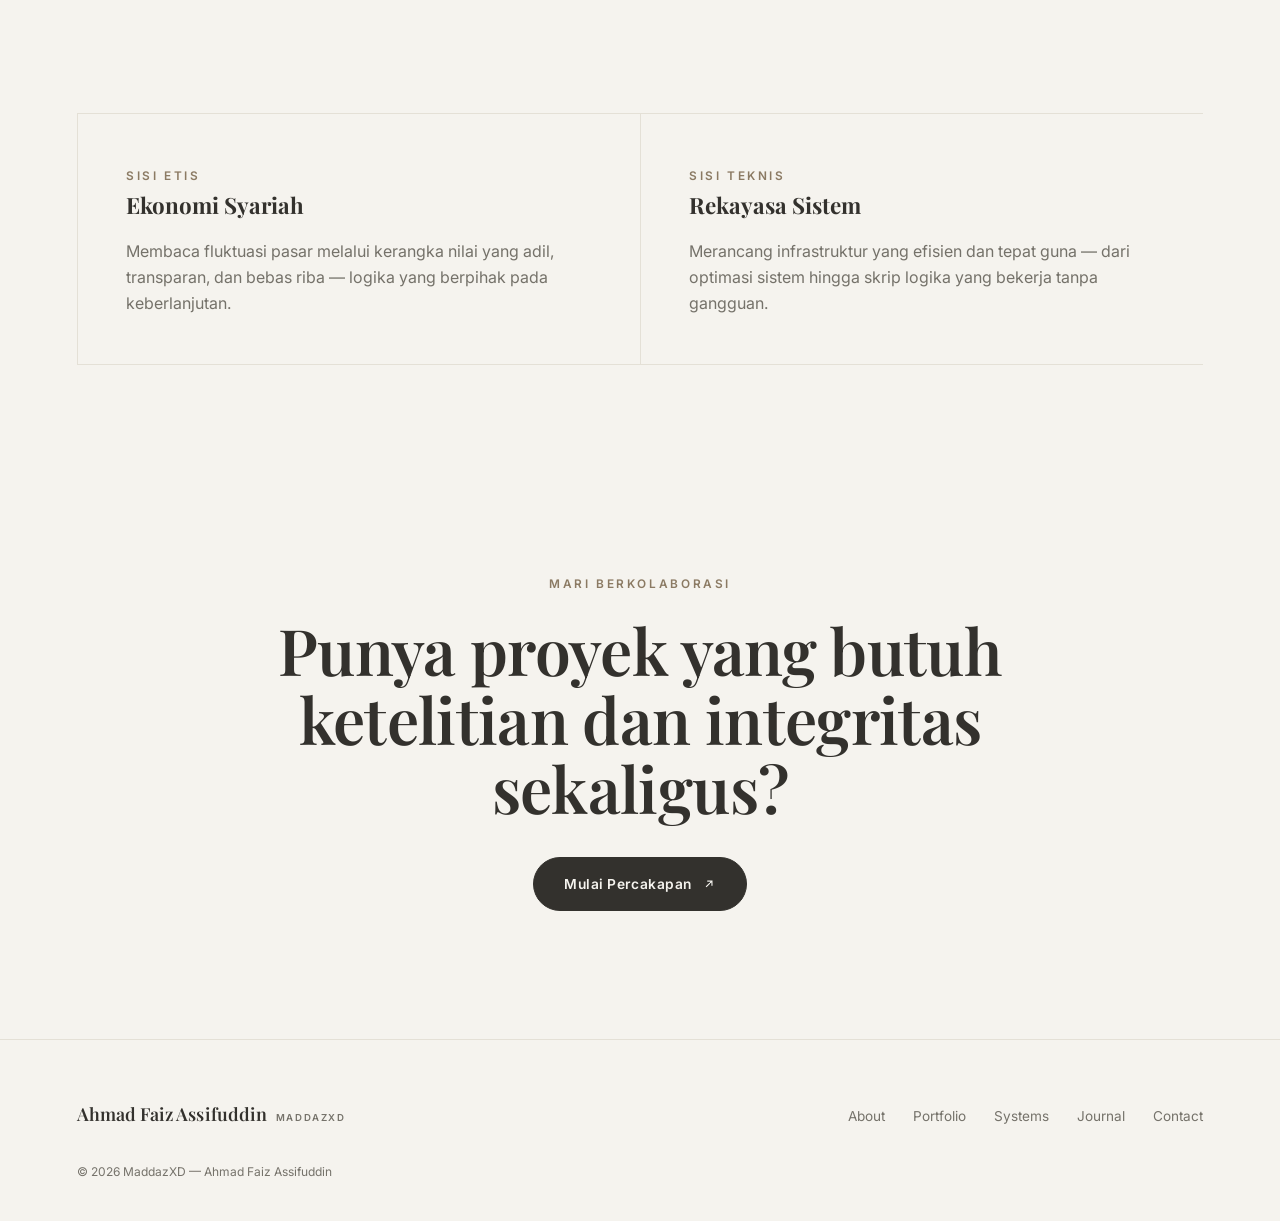
==== commit 90ea94de: "Add files via upload" ====
--- a/index.html
+++ b/index.html
@@ -5,7 +5,10 @@
 <meta name="viewport" content="width=device-width, initial-scale=1.0">
 <title>Ahmad Faiz Assifuddin — The Vision</title>
 <meta name="description" content="MaddazXD — Menjembatani etika ekonomi syariah dengan logika teknologi modern.">
-<!-- Fonts: system-native stack only, no external network requests (see style.css) -->
+<link rel="preconnect" href="https://fonts.googleapis.com">
+<link rel="preconnect" href="https://fonts.gstatic.com" crossorigin>
+<link rel="preload" as="style" href="https://fonts.googleapis.com/css2?family=Playfair+Display:ital,wght@0,400;0,500;0,600;0,700;0,900;1,500&family=Inter:wght@300;400;500;600;700&display=swap" onload="this.onload=null;this.rel='stylesheet'">
+<noscript><link rel="stylesheet" href="https://fonts.googleapis.com/css2?family=Playfair+Display:ital,wght@0,400;0,500;0,600;0,700;0,900;1,500&family=Inter:wght@300;400;500;600;700&display=swap"></noscript>
 <link rel="stylesheet" href="style.css">
 </head>
 <body>
@@ -199,13 +202,7 @@
 <!-- ===================== FOOTER ===================== -->
 <footer class="site-footer">
   <div class="footer-row">
-    <div>
-      <span class="nav-brand">Ahmad Faiz Assifuddin<span class="nav-brand-sub">MaddazXD</span></span>
-      <p class="muted" style="margin-top:10px; max-width:320px; font-size:.9rem;">
-        <span data-lang="id" class="is-active">Cikarang Selatan, Bekasi, Indonesia.</span>
-        <span data-lang="en">South Cikarang, Bekasi, Indonesia.</span>
-      </p>
-    </div>
+    <span class="nav-brand">Ahmad Faiz Assifuddin<span class="nav-brand-sub">MaddazXD</span></span>
     <div class="footer-links">
       <a href="about.html">About</a>
       <a href="portfolio.html">Portfolio</a>
@@ -214,11 +211,7 @@
       <a href="contact.html">Contact</a>
     </div>
   </div>
-  <div class="footer-fine">
-    <span>© 2026 MaddazXD — Ahmad Faiz Assifuddin</span>
-    <span data-lang="id" class="is-active">Dibuat dengan presisi &amp; niat.</span>
-    <span data-lang="en">Built with precision &amp; intent.</span>
-  </div>
+  <div class="footer-fine"><span>© 2026 MaddazXD — Ahmad Faiz Assifuddin</span></div>
 </footer>
 
 <script src="script.js"></script>
--- a/style.css
+++ b/style.css
@@ -1,7 +1,7 @@
 /* ==========================================================================
    AHMAD FAIZ ASSIFUDDIN (MADDAZXD) — PORTFOLIO
-   Quiet executive palette. System serif (display) + system sans (body/UI) —
-   no external font requests, so a bad connection can never stall the page.
+   Quiet executive palette. Playfair Display (display) + Inter (body/UI),
+   loaded async from Google Fonts so a slow connection can't block render.
    ========================================================================== */
 
 /* No external fonts are loaded at all — system font stacks only (see
@@ -26,13 +26,11 @@
   --navy-rgb: 62,64,70;
 
   /* ---- type ------------------------------------------------------------ */
-  /* Deliberately no external font request (no @import / Google Fonts):
-     a hung network shouldn't ever be able to stall page navigation.
-     These system stacks still land on a refined serif/sans pairing on
-     virtually every device (iOS/macOS: Georgia + SF; Android: Noto Serif +
-     Roboto; Windows: Georgia + Segoe UI). */
-  --f-display: Georgia, 'Noto Serif', 'Times New Roman', serif;
-  --f-body: -apple-system, BlinkMacSystemFont, 'Segoe UI', Roboto, 'Helvetica Neue', Arial, sans-serif;
+  /* Loaded async from Google Fonts (non-blocking preload — see <head> of
+     each page), so a slow/broken connection never stalls page rendering
+     or navigation. Falls back to local system fonts until they arrive. */
+  --f-display: 'Playfair Display', Georgia, 'Noto Serif', serif;
+  --f-body: 'Inter', -apple-system, BlinkMacSystemFont, 'Segoe UI', Roboto, sans-serif;
 
   /* ---- rhythm ------------------------------------------------------------ */
   --edge: clamp(24px, 6vw, 96px);
@@ -104,7 +102,7 @@
 /* ---- layout ---------------------------------------------------------------- */
 .wrap{ max-width: 1360px; margin: 0 auto; padding-left: var(--edge); padding-right: var(--edge); }
 .section{ position: relative; padding-top: clamp(72px, 10vw, 160px); padding-bottom: clamp(72px, 10vw, 160px); }
-.section-tight{ padding-top: clamp(40px,6vw,80px); padding-bottom: clamp(40px,6vw,80px); }
+.section-tight{ position: relative; z-index: 1; background: var(--bg); padding-top: clamp(40px,6vw,80px); padding-bottom: clamp(40px,6vw,80px); }
 .divider{ height:1px; width:100%; background: var(--line); border:none; margin: 0; }
 .grain{ position:fixed; inset:0; pointer-events:none; z-index: 2; opacity:.035; mix-blend-mode: multiply; background-image:url("data:image/svg+xml,%3Csvg xmlns='http://www.w3.org/2000/svg' width='120' height='120'%3E%3Cfilter id='n'%3E%3CfeTurbulence type='fractalNoise' baseFrequency='0.9' numOctaves='2' stitchTiles='stitch'/%3E%3C/filter%3E%3Crect width='100%25' height='100%25' filter='url(%23n)'/%3E%3C/svg%3E"); }
 html.dark .grain{ opacity:.05; mix-blend-mode: overlay; }
@@ -112,7 +110,7 @@
 /* ==========================================================================
    BACKGROUND CANVAS (slow fluid gradient)
    ========================================================================== */
-#bg-canvas{ position: fixed; inset:0; width:100%; height:100%; z-index:0; opacity:.55; }
+#bg-canvas{ position: fixed; inset:0; width:100%; height:100%; z-index:0; opacity:.55; pointer-events:none; }
 html.dark #bg-canvas{ opacity:.75; }
 
 /* ==========================================================================
@@ -319,7 +317,7 @@
 /* ==========================================================================
    MARQUEE
    ========================================================================== */
-.marquee{ overflow:hidden; border-top:1px solid var(--line); border-bottom:1px solid var(--line); padding: 22px 0; }
+.marquee{ position: relative; z-index: 1; background: var(--bg); overflow:hidden; border-top:1px solid var(--line); border-bottom:1px solid var(--line); padding: 22px 0; }
 .marquee-track{ display:flex; gap: 3rem; white-space:nowrap; width:max-content; animation: marquee 34s linear infinite; }
 .marquee:hover .marquee-track{ animation-play-state: paused; }
 .marquee-track span{ font-family: var(--f-display); font-style:italic; font-size: clamp(1.2rem,3vw,2.1rem); color: var(--ink-soft); display:flex; align-items:center; gap: 3rem; }
@@ -376,7 +374,7 @@
 /* ==========================================================================
    FOOTER
    ========================================================================== */
-.site-footer{ padding: 60px var(--edge) 40px; border-top:1px solid var(--line); }
+.site-footer{ position: relative; z-index: 1; background: var(--bg); padding: 60px var(--edge) 40px; border-top:1px solid var(--line); }
 .footer-row{ display:flex; justify-content:space-between; align-items:flex-end; flex-wrap:wrap; gap:24px; }
 .footer-links{ display:flex; gap: 28px; flex-wrap:wrap; }
 .footer-links a{ font-size:.85rem; color: var(--ink-soft); }
@@ -513,6 +511,14 @@
 .contact-right{ display:flex; align-items:center; padding: clamp(90px,8vw,120px) var(--edge) 60px; }
 .contact-right form{ width:100%; max-width: 520px; }
 .time-widget{ display:flex; align-items:baseline; gap:14px; }
+.social-links{ display:flex; gap:12px; margin-top:32px; }
+.social-links a{
+  width:40px; height:40px; border-radius:50%; border:1px solid rgba(242,239,231,.22);
+  display:flex; align-items:center; justify-content:center;
+  transition: border-color .3s, transform .3s var(--ease), background .3s var(--ease);
+}
+.social-links a:hover{ border-color: var(--gold-soft); background: rgba(242,239,231,.06); transform: translateY(-3px); }
+.social-links svg{ width:16px; height:16px; stroke:#F2EFE7; fill:none; }
 .time-widget .clock{ font-family: var(--f-display); font-size: clamp(2rem,4vw,3rem); color: var(--gold-soft); }
 .time-widget .tz{ font-size:.78rem; letter-spacing:.08em; color:#9B988E; text-transform:uppercase; }
 @media (max-width: 900px){ .contact-split{ grid-template-columns: 1fr; } }
